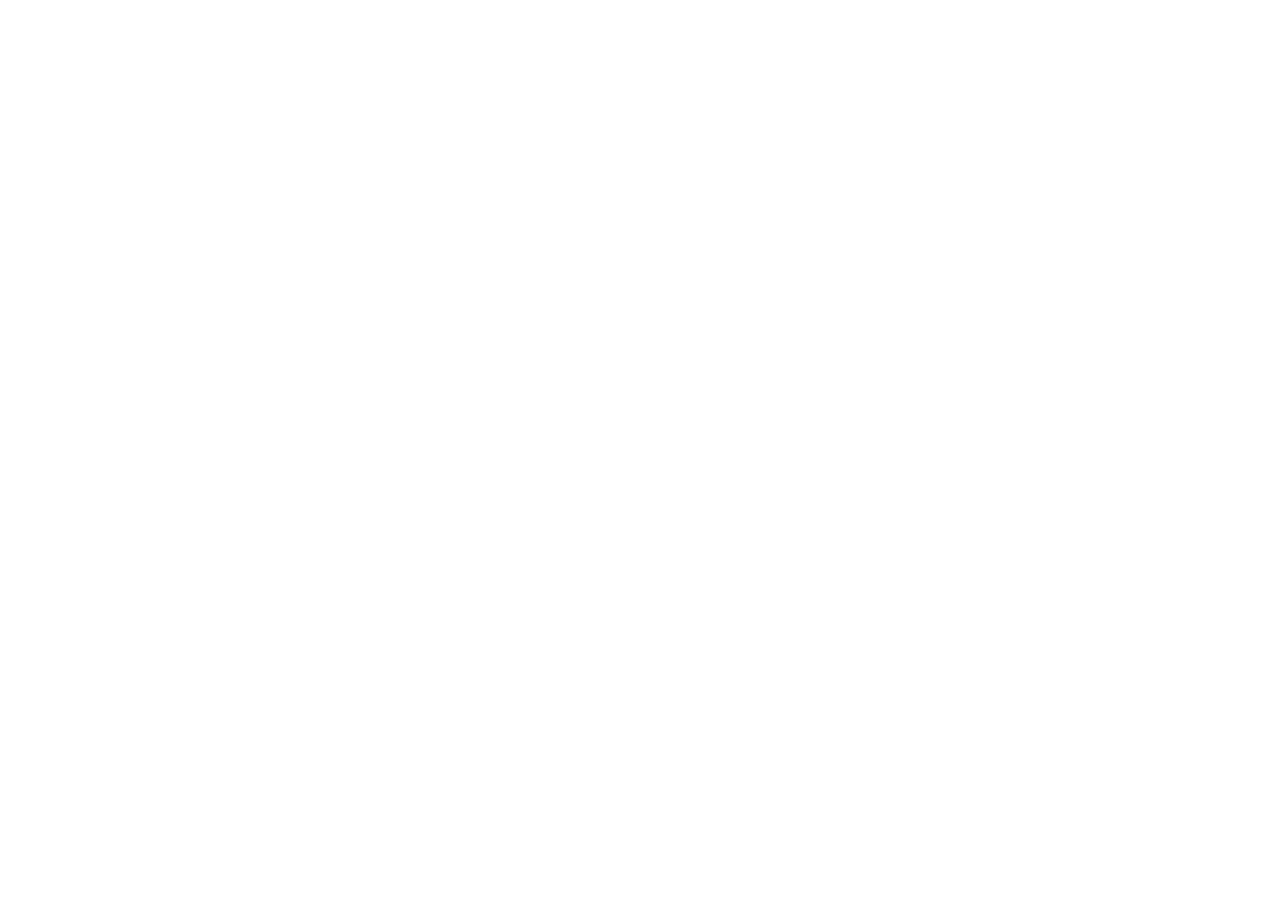
==== login.html @ fd600a57 "feat: inicia estructura de registro" ====
<!DOCTYPE html>
<html lang="en">
<head>
    <meta charset="UTF-8">
    <meta name="viewport" content="width=device-width, initial-scale=1.0">
    <title>Grade list login</title>
</head>
<body>
    
</body>
</html>
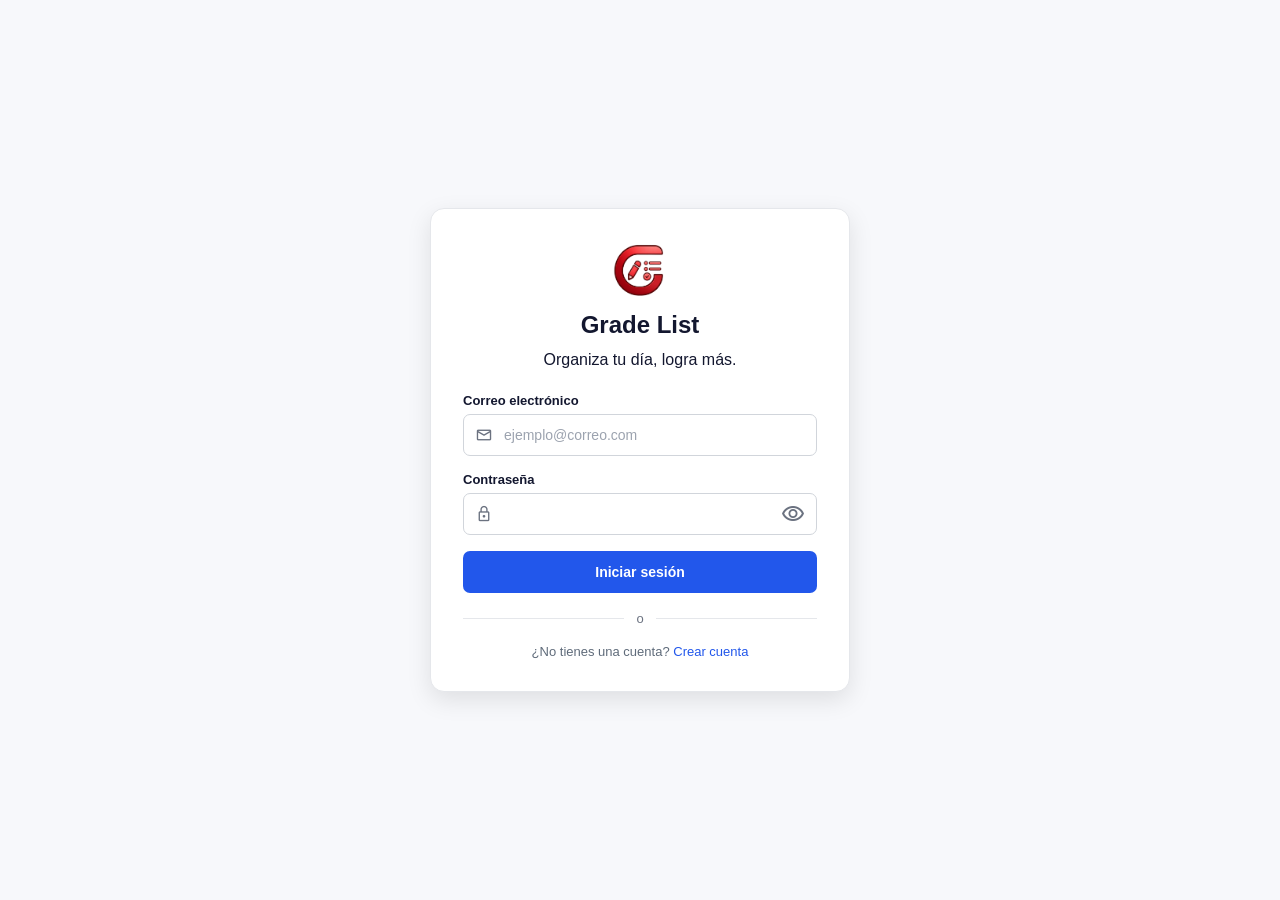
==== commit 15b9dbd3: "feat(auth): agrega interfaz inicial de login" ====
--- a/login.html
+++ b/login.html
@@ -1,11 +1,91 @@
 <!DOCTYPE html>
-<html lang="en">
+<html lang="es">
 <head>
     <meta charset="UTF-8">
     <meta name="viewport" content="width=device-width, initial-scale=1.0">
-    <title>Grade list login</title>
+    <title>Grade List - Iniciar sesión</title>
+    <link href="https://fonts.googleapis.com/css2?family=Material+Symbols+Outlined" rel="stylesheet">
+    <link rel="stylesheet" href="./css/styles.css">
+    <link rel="stylesheet" href="./css/auth.css">
+
 </head>
 <body>
-    
+    <main>
+        <section id="tarjeta-login" class="tarjeta-auth">
+            
+            <div class="auth-logo">
+                <img src="./image/logo4.png" alt="Logo de Grade List">
+                <span>Grade List</span>
+            </div>
+
+            <h1 class="visually-hidden">Iniciar sesión</h1>
+
+            <p>Organiza tu día, logra más.</p>
+
+            <div id="mensajes" class="mensaje" aria-live="polite"></div>
+
+            <form id="formulario-login" class="formulario-auth" novalidate>
+                <div class="form-input">
+                <label for="correo">
+                    Correo electrónico
+                </label>
+
+                    <div class="input-icono">
+                        <span class="material-symbols-outlined">mail</span>
+                        <input
+                        type="email"
+                        id="correo"
+                        name="email"
+                        placeholder="ejemplo@correo.com"
+                        maxlength="255"
+                        required
+                    >
+                    </div>
+                </div>
+
+                <div class="form-input">
+                <label for="password">
+                    Contraseña
+                </label>
+
+                    <div class="input-icono">
+                        <span class="material-symbols-outlined">lock</span>
+                        <input
+                        type="password"
+                        id="password"
+                        name="password"
+                        minlength="8"
+                        maxlength="72"
+                        required
+                    >
+
+                    <button
+                        type="button"
+                        class="mostrar-password"
+                        aria-label="Mostrar contraseña"
+                    >
+                        <span class="material-symbols-outlined">visibility</span>
+                    </button>
+                    </div>
+                </div>
+                
+                <button type="submit" class="boton-registro">
+                    Iniciar sesión
+                </button>
+            </form>
+
+            <div class="separador">
+                <span></span>
+                <p>o</p>
+                <span></span>
+            </div>
+
+            <p>
+                ¿No tienes una cuenta? <a href="register.html">Crear cuenta</a>
+            </p>
+        </section>
+    </main>
+
+    <script src="./js/login.js"></script>
 </body>
 </html>
--- a/css/styles.css
+++ b/css/styles.css
@@ -0,0 +1,746 @@
+* {
+    box-sizing: border-box;
+}
+
+/* Material Symbols */
+.material-symbols-outlined {
+    line-height: 1;
+    vertical-align: middle;
+}
+
+
+/* =========================
+   BODY
+========================= */
+
+body {
+    font-family: Arial, sans-serif;
+    margin: 0;
+    padding: 0;
+
+    background-color: #F7F8FB;
+    color: #13172F;
+
+    min-height: 100vh;
+}
+
+
+/* =========================
+   HEADER
+========================= */
+
+header {
+    display: flex;
+    justify-content: space-between;
+    align-items: center;
+
+    padding: 16px 40px;
+
+    color: white;
+    background-color: #0C309F;
+}
+
+
+/* Logo */
+
+.logo {
+    display: flex;
+    align-items: center;
+    gap: 12px;
+
+    text-decoration: none;
+    color: white;
+}
+
+.logo img {
+    width: 40px;
+    height: 40px;
+
+    object-fit: cover;
+}
+
+
+/* Usuario */
+
+.usuario {
+    display: flex;
+    align-items: center;
+    gap: 12px;
+}
+
+.usuario-info {
+    display: flex;
+    flex-direction: column;
+    align-items: flex-end;
+}
+
+.usuario img {
+    width: 40px;
+    height: 40px;
+
+    object-fit: cover;
+    border-radius: 50%;
+}
+
+.usuario-info p {
+    margin: 0;
+
+    font-size: 14px;
+    font-weight: bold;
+}
+
+.usuario-info button {
+    display: flex;
+    align-items: center;
+    gap: 2px;
+
+    padding: 0;
+
+    border: none;
+
+    background: none;
+    color: white;
+
+    font-size: 12px;
+
+    cursor: pointer;
+}
+
+.usuario-info button .material-symbols-outlined {
+    font-size: 15px;
+}
+
+.usuario-info button:hover {
+    color: #D1D5DB;
+}
+
+
+/* =========================
+   MAIN
+========================= */
+
+main {
+    width: 100%;
+    max-width: 1100px;
+
+    margin: 0 auto;
+    padding: 32px 20px;
+}
+
+main h1 {
+    margin-top: 0;
+    margin-bottom: 24px;
+
+    font-size: 30px;
+}
+
+
+/* Elementos visibles solo para lectores de pantalla */
+
+.visually-hidden {
+    position: absolute;
+
+    width: 1px;
+    height: 1px;
+
+    padding: 0;
+    margin: -1px;
+
+    overflow: hidden;
+    white-space: nowrap;
+
+    border: 0;
+
+    clip-path: inset(50%);
+}
+
+
+/* =========================
+   TARJETAS
+========================= */
+
+.panel-controles,
+#lista-tareas {
+    padding: 24px;
+
+    background-color: #FFFFFF;
+
+    border: 1px solid #E5E7EB;
+    border-radius: 10px;
+
+    box-shadow: 0 4px 6px rgba(0, 0, 0, 0.1);
+}
+
+.panel-controles {
+    margin-bottom: 20px;
+}
+
+
+/* =========================
+   CREAR TAREA
+========================= */
+
+#crear-tarea {
+    margin-bottom: 20px;
+}
+
+#crear-tarea h2 {
+    margin: 0 0 16px;
+
+    font-size: 16px;
+    font-weight: 700;
+
+    color: #13172F;
+}
+
+
+/* Formulario */
+
+#formulario-tarea {
+    display: flex;
+    align-items: stretch;
+
+    gap: 12px;
+}
+
+#formulario-tarea input {
+    flex: 1;
+
+    min-width: 0;
+    height: 45px;
+
+    padding: 0 14px;
+
+    border: 1px solid #D1D5DB;
+    border-radius: 8px;
+
+    background-color: #FFFFFF;
+    color: #13172F;
+
+    font-size: 15px;
+
+    outline: none;
+
+    transition:
+        border-color 0.2s,
+        box-shadow 0.2s;
+}
+
+#formulario-tarea input::placeholder {
+    color: #9CA3AF;
+}
+
+#formulario-tarea input:focus {
+    border-color: #2257EB;
+
+    box-shadow:
+        0 0 0 3px rgba(34, 87, 235, 0.12);
+}
+
+
+/* Botón agregar */
+
+#formulario-tarea button {
+    display: flex;
+    align-items: center;
+    justify-content: center;
+
+    gap: 6px;
+
+    min-width: 110px;
+    height: 45px;
+
+    padding: 0 22px;
+
+    border: 1px solid #2257EB;
+    border-radius: 8px;
+
+    background-color: #2257EB;
+    color: #FFFFFF;
+
+    font-size: 15px;
+    font-weight: 600;
+
+    cursor: pointer;
+
+    transition:
+        background-color 0.2s,
+        border-color 0.2s,
+        transform 0.1s;
+}
+
+#formulario-tarea button:hover {
+    background-color: #1745C7;
+    border-color: #1745C7;
+}
+
+#formulario-tarea button:active {
+    transform: scale(0.98);
+}
+
+
+/* =========================
+   MENSAJES
+========================= */
+
+.mensaje {
+    padding: 12px 16px;
+    margin-bottom: 20px;
+
+    border-radius: 8px;
+
+    font-size: 14px;
+}
+
+.mensaje:empty {
+    display: none;
+}
+
+.mensaje.exito {
+    color: #166534;
+
+    background-color: #DCFCE7;
+
+    border: 1px solid #86EFAC;
+}
+
+.mensaje.error {
+    color: #991B1B;
+
+    background-color: #FEE2E2;
+
+    border: 1px solid #FCA5A5;
+}
+
+
+/* =========================
+   FILTROS
+========================= */
+
+#filtros {
+    display: flex;
+    justify-content: space-between;
+    align-items: center;
+
+    gap: 16px;
+
+    flex-wrap: wrap;
+}
+
+.grupo-filtros {
+    display: flex;
+
+    gap: 8px;
+
+    flex-wrap: wrap;
+}
+
+.filtro {
+    display: flex;
+    align-items: center;
+
+    gap: 6px;
+
+    padding: 8px 16px;
+
+    border: 1px solid #E5E7EB;
+    border-radius: 6px;
+
+    background-color: #F9FAFB;
+    color: #13172F;
+
+    cursor: pointer;
+
+    font-size: 14px;
+
+    transition:
+        background-color 0.2s,
+        border-color 0.2s,
+        color 0.2s;
+}
+
+.filtro .material-symbols-outlined {
+    font-size: 18px;
+}
+
+.filtro.activo {
+    background-color: #0C309F;
+    color: #FFFFFF;
+
+    border-color: #0C309F;
+
+    font-weight: 600;
+}
+
+.filtro.activo:hover {
+    background-color: #09277F;
+    border-color: #09277F;
+}
+
+.filtro:hover:not(.activo) {
+    background-color: #EEF3FF;
+    color: #0C309F;
+
+    border-color: #0C309F;
+}
+
+
+/* Contador */
+
+#contador-tareas {
+    margin: 0;
+
+    color: #5F6B7A;
+
+    font-size: 14px;
+
+    white-space: nowrap;
+}
+
+
+/* =========================
+   LISTA DE TAREAS
+========================= */
+
+#tareas {
+    list-style: none;
+
+    margin: 0;
+    padding: 0;
+}
+
+
+/* Cada tarea */
+
+.tarea {
+    display: flex;
+    align-items: center;
+
+    gap: 12px;
+
+    padding: 16px;
+
+    border: 1px solid #E5E7EB;
+    border-radius: 8px;
+
+    background-color: #F9FAFB;
+}
+
+
+/* Checkbox + título */
+
+.tarea label {
+    display: flex;
+    align-items: center;
+
+    gap: 10px;
+
+    flex: 1;
+}
+
+.checkbox-tarea {
+    width: 18px;
+    height: 18px;
+
+    accent-color: #0C309F;
+
+    cursor: pointer;
+}
+
+
+/* Estado */
+
+.estado {
+    padding: 5px 10px;
+
+    border-radius: 20px;
+
+    background-color: #FEF3C7;
+    color: #92400E;
+
+    font-size: 12px;
+    font-weight: 600;
+}
+
+
+/* =========================
+   BOTONES DE TAREA
+========================= */
+
+.tarea button {
+    display: inline-flex;
+    align-items: center;
+    gap: 6px;
+
+    background: none;
+    border: none;
+    padding: 6px 4px;
+
+    cursor: pointer;
+    font-size: 14px;
+    font-weight: 500;
+}
+
+.tarea button .material-symbols-outlined {
+    font-size: 18px;
+    line-height: 1;
+}
+
+
+/* Editar */
+
+.editar {
+    color: #2563EB;
+}
+
+.editar:hover {
+    color: #1D4ED8;
+}
+
+
+/* Eliminar */
+
+.eliminar {
+    color: #EF4444;
+}
+
+.eliminar:hover {
+    color: #DC2626;
+}
+
+
+/* =========================
+   TAREA COMPLETADA
+========================= */
+
+.tarea[data-estado="completada"] {
+    background-color: #F0FDF4;
+
+    border-color: #BBF7D0;
+}
+
+.tarea[data-estado="completada"] .titulo {
+    color: #6B7280;
+
+    text-decoration: line-through;
+}
+
+.tarea[data-estado="completada"] .estado {
+    background-color: #DCFCE7;
+    color: #166534;
+}
+
+
+/* =========================
+   RESPONSIVE
+========================= */
+
+@media (max-width: 600px) {
+
+    /* Header */
+
+    header {
+        padding: 8px 20px;
+    }
+
+    .logo {
+        gap: 6px;
+    }
+
+    .logo img {
+        width: 30px;
+        height: 30px;
+    }
+
+    .usuario {
+        gap: 6px;
+    }
+
+    .usuario img {
+        width: 30px;
+        height: 30px;
+    }
+
+    .usuario-info p {
+        font-size: 12px;
+    }
+
+    .usuario-info button {
+        font-size: 11px;
+    }
+
+    .usuario-info button .material-symbols-outlined {
+        font-size: 14px;
+    }
+
+
+    /* Main */
+
+    main {
+        padding: 20px 12px;
+    }
+
+
+    /* Tarjetas */
+
+    .panel-controles,
+    #lista-tareas {
+        padding: 12px;
+    }
+
+    .panel-controles {
+        margin-bottom: 10px;
+    }
+
+
+    /* Crear tarea */
+
+    #crear-tarea {
+        margin-bottom: 10px;
+    }
+
+    #crear-tarea h2 {
+        margin: 0 0 10px;
+
+        font-size: 13px;
+    }
+
+
+    /* Formulario */
+
+    #formulario-tarea {
+        gap: 6px;
+    }
+
+    #formulario-tarea input {
+        height: 42px;
+
+        padding: 0 12px;
+
+        font-size: 14px;
+    }
+
+    #formulario-tarea button {
+        min-width: 105px;
+        height: 42px;
+
+        padding: 0 12px;
+
+        font-size: 13px;
+        font-weight: 600;
+    }
+
+
+    /* Filtros */
+
+    #filtros {
+        gap: 10px;
+    }
+
+    .filtro .texto-filtro {
+        display: none;
+    }
+
+    .filtro {
+        display: flex;
+        align-items: center;
+        justify-content: center;
+
+        width: 36px;
+        height: 36px;
+
+        padding: 0;
+    }
+
+    .filtro .material-symbols-outlined {
+        font-size: 19px;
+    }
+
+
+    /* Contador */
+
+    #contador-tareas {
+        margin: 0;
+
+        font-size: 14px;
+
+        white-space: nowrap;
+    }
+
+
+    /* Tareas */
+
+    .tarea {
+        gap: 6px;
+
+        padding: 7px;
+    }
+
+    .tarea label {
+        min-width: 0;
+
+        gap: 8px;
+    }
+
+    .tarea .titulo {
+        font-size: 14px;
+
+        line-height: 1.15;
+
+        overflow-wrap: anywhere;
+    }
+
+
+    /* Estado */
+
+    .estado {
+        padding: 4px 7px;
+
+        font-size: 10px;
+
+        white-space: nowrap;
+    }
+
+
+    /* Ocultar texto de botones */
+
+    .tarea .texto-boton {
+        display: none;
+    }
+
+
+    /* Botones editar/eliminar */
+
+    .tarea button {
+        display: flex;
+        align-items: center;
+        justify-content: center;
+
+        width: 32px;
+        height: 32px;
+
+        padding: 0;
+
+        flex-shrink: 0;
+    }
+
+    .tarea button .material-symbols-outlined {
+        font-size: 17px;
+        line-height: 1;
+    }
+}
+
+.input-editar {
+    flex: 1;
+    min-width: 0;
+    border: none;
+    outline: none;
+    background: transparent;
+    font: inherit;
+    color: inherit;
+    padding: 2px 4px;
+}
+
+.input-editar:focus {
+    box-shadow: 0 2px 0 #0C309F;
+}
--- a/css/auth.css
+++ b/css/auth.css
@@ -0,0 +1,227 @@
+/* =========================
+   CONTENEDOR AUTH
+========================= */
+
+main {
+    max-width: none;
+    min-height: 100vh;
+
+    display: flex;
+    justify-content: center;
+    align-items: center;
+
+    padding: 40px 20px;
+}
+
+
+/* =========================
+   TARJETA REGISTRO
+========================= */
+
+.tarjeta-auth {
+    width: 100%;
+    max-width: 420px;
+
+    padding: 32px;
+
+    background-color: #FFFFFF;
+
+    border: 1px solid #E5E7EB;
+    border-radius: 14px;
+
+    box-shadow: 0 8px 24px rgba(0, 0, 0, 0.10);
+}
+
+.auth-logo {
+    display: flex;
+    flex-direction: column;
+    align-items: center;
+
+    gap: 8px;
+    margin-bottom: 12px;
+}
+
+.auth-logo img {
+    width: 62px;
+    height: 62px;
+}
+
+.auth-logo span {
+    font-size: 24px;
+    font-weight: 700;
+
+    color: #13172F;
+}
+
+.tarjeta-auth h1 {
+    margin: 8px 0 4px;
+    font-size: 20px;
+    text-align: center;
+}
+
+.tarjeta-auth > p {
+    margin: 0 0 24px;
+    text-align: center;
+}
+
+.tarjeta-auth > p:last-child {
+    margin: 0;
+
+    text-align: center;
+    font-size: 13px;
+
+    color: #5F6B7A;
+}
+
+.tarjeta-auth > p:last-child a {
+    color: #2257EB;
+    font-weight: 500;
+    text-decoration: none;
+}
+
+.tarjeta-auth > p:last-child a:hover {
+    text-decoration: underline;
+}
+
+.form-input {
+    display: flex;
+    flex-direction: column;
+    gap: 6px;
+
+    margin-bottom: 16px;
+}
+
+.form-input label {
+    font-size: 13px;
+    font-weight: 600;
+
+    color: #13172F;
+}
+
+.form-input input {
+    width: 100%;
+    height: 42px;
+
+    padding: 0 12px;
+
+    border: 1px solid #D1D5DB;
+    border-radius: 7px;
+
+    background-color: #FFFFFF;
+    color: #13172F;
+
+    font-size: 14px;
+
+    outline: none;
+
+    transition:
+        border-color 0.2s,
+        box-shadow 0.2s;
+}
+
+.form-input input:focus {
+    border-color: #2257EB;
+
+    box-shadow:
+        0 0 0 3px rgba(34, 87, 235, 0.12);
+}
+
+.form-input input::placeholder {
+    color: #9CA3AF;
+}
+
+.boton-registro {
+    width: 100%;
+    height: 42px;
+
+    border: none;
+    border-radius: 7px;
+
+    background-color: #2257EB;
+    color: #FFFFFF;
+
+    font-size: 14px;
+    font-weight: 600;
+
+    cursor: pointer;
+
+    transition:
+        background-color 0.2s,
+        transform 0.1s;
+}
+
+.boton-registro:hover {
+    background-color: #1745C7;
+}
+
+.boton-registro:active {
+    transform: scale(0.98);
+}
+
+.formulario-auth {
+    margin-bottom: 18px;
+}
+
+.separador {
+    display: flex;
+    align-items: center;
+    gap: 12px;
+
+    margin: 18px 0;
+}
+
+.separador span {
+    flex: 1;
+    height: 1px;
+
+    background-color: #E5E7EB;
+}
+
+.separador p {
+    margin: 0;
+
+    font-size: 13px;
+    color: #6B7280;
+}
+
+.input-icono {
+    position: relative;
+    width: 100%;
+}
+
+.input-icono > .material-symbols-outlined {
+    position: absolute;
+
+    left: 12px;
+    top: 50%;
+
+    transform: translateY(-50%);
+
+    font-size: 18px;
+    color: #6B7280;
+
+    pointer-events: none;
+}
+
+.input-icono input {
+    padding-left: 40px;
+    padding-right: 40px;
+}
+
+.input-icono .mostrar-password {
+    position: absolute;
+    right: 12px;
+    top: 50%;
+
+    transform: translateY(-50%);
+
+    width: auto;
+    height: auto;
+    padding: 0;
+
+    border: none;
+    background: none;
+    color: #6B7280;
+
+    cursor: pointer;
+}
